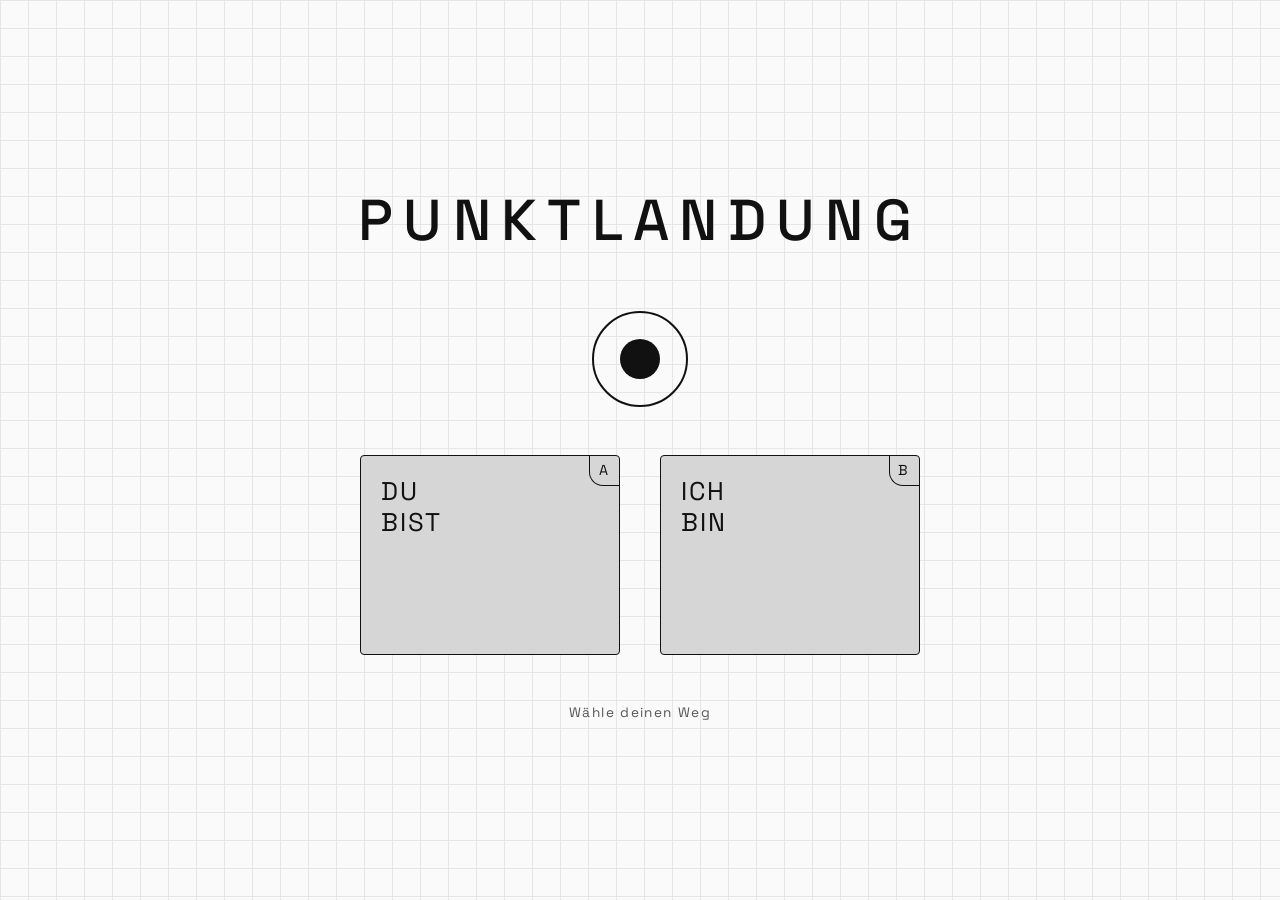
==== index.html @ 1e298969 "Punktlandung: Landingpage mit Punkt-Animation und Unterseiten Startseite mit schrumpfendem Punkt (Pu" ====
<!doctype html>
<html lang="de">
<head>
  <meta charset="utf-8">
  <meta name="viewport" content="width=device-width, initial-scale=1">
  <title>Punktlandung</title>
  <link rel="preconnect" href="https://fonts.googleapis.com">
  <link rel="preconnect" href="https://fonts.gstatic.com" crossorigin>
  <link href="https://fonts.googleapis.com/css2?family=Space+Grotesk:wght@400;500&display=swap" rel="stylesheet">
  <link rel="stylesheet" href="style.css">
</head>
<body>
  <main class="hero">
    <h1>Punktlandung</h1>
    <button class="target" type="button" aria-label="Animation überspringen">
      <span class="dot" aria-hidden="true"></span>
    </button>
    <nav class="choice" aria-label="Auswahl">
      <div class="tiles two">
        <a class="tile big" href="du-bist.html">Du<br>bist<span class="corner">A</span></a>
        <a class="tile big" href="ich-bin.html">Ich<br>bin<span class="corner">B</span></a>
      </div>
    </nav>
    <p class="hint">Wähle deinen Weg</p>
  </main>
  <script src="script.js"></script>
</body>
</html>
---- style.css ----
:root {
  --paper: #fafafa;
  --grid: #e6e6e6;
  --card: #e5e5e5;
  --card-inner: #d6d6d6;
  --ink: #111;
  --muted: #555;
  --accent: #d62828;
  --radius: 4px;
  --ease-out: cubic-bezier(0.22, 1, 0.36, 1);
}

* { box-sizing: border-box; }

html { -webkit-text-size-adjust: 100%; }

body {
  margin: 0;
  min-height: 100vh;
  font-family: "Space Grotesk", system-ui, sans-serif;
  color: var(--ink);
  background-color: var(--paper);
  background-image:
    linear-gradient(var(--grid) 1px, transparent 1px),
    linear-gradient(90deg, var(--grid) 1px, transparent 1px);
  background-size: 28px 28px;
  line-height: 1.5;
}

a { color: inherit; }

:focus-visible { outline: 3px solid var(--ink); outline-offset: 4px; }

.page {
  max-width: 960px;
  margin: 0 auto;
  padding: 24px 16px 64px;
}

.back {
  display: inline-block;
  margin-bottom: 20px;
  font-size: .95rem;
  text-decoration: none;
  letter-spacing: .05em;
}
.back:hover { text-decoration: underline; }

.panel {
  background: var(--card);
  border: 1.5px solid var(--ink);
  border-radius: var(--radius);
  padding: clamp(20px, 4vw, 40px);
}

h1, h2 {
  font-weight: 500;
  text-transform: uppercase;
  letter-spacing: .18em;
  margin: 0 0 24px;
}
h1 { font-size: clamp(1.6rem, 5vw, 2.6rem); }

.breadcrumb {
  margin-top: 32px;
  font-size: .85rem;
  color: var(--muted);
}
.breadcrumb a { text-decoration: none; }
.breadcrumb a:hover { text-decoration: underline; }

/* ---------- Kacheln ---------- */
.tiles {
  display: grid;
  gap: 16px;
  grid-template-columns: 1fr;
}
@media (min-width: 640px) {
  .tiles { grid-template-columns: repeat(3, 1fr); }
  .tiles.two { grid-template-columns: repeat(2, minmax(0, 260px)); justify-content: center; gap: 40px; }
}

.tile {
  position: relative;
  display: block;
  min-height: 140px;
  padding: 20px;
  background: var(--card-inner);
  border: 1.5px solid var(--ink);
  border-radius: var(--radius);
  text-decoration: none;
  font-size: 1.35rem;
  line-height: 1.2;
  transition: transform .25s var(--ease-out), box-shadow .25s var(--ease-out);
}
.tile:hover, .tile:focus-visible {
  transform: translateY(-4px);
  box-shadow: 0 10px 24px rgba(0,0,0,.15);
}
.tile p {
  margin: 12px 0 0;
  font-size: .95rem;
  line-height: 1.4;
  color: var(--muted);
}
.tile .corner {
  position: absolute;
  top: 0; right: 0;
  width: 30px; height: 30px;
  display: grid; place-items: center;
  font-size: .9rem;
  border-left: 1.5px solid var(--ink);
  border-bottom: 1.5px solid var(--ink);
  border-bottom-left-radius: 14px;
}
.tile.big { min-height: 140px; font-size: 1.6rem; text-transform: uppercase; letter-spacing: .08em; }

/* ---------- Listen ---------- */
.list { list-style: none; margin: 0; padding: 0; }
.list li {
  position: relative;
  padding: 10px 0 10px 24px;
  border-bottom: 1px dashed #bbb;
}
.list li:last-child { border-bottom: 0; }
.list li::before {
  content: "";
  position: absolute; left: 4px; top: 1.15em;
  width: 7px; height: 7px; border-radius: 50%;
  background: var(--ink);
}

/* ---------- Akkordeon (Ich bin) ---------- */
details.tile { cursor: pointer; }
details.tile summary { list-style: none; }
details.tile summary::-webkit-details-marker { display: none; }
details.tile summary::after { content: " +"; color: var(--muted); }
details.tile[open] summary::after { content: " –"; }
details.tile:hover { transform: none; }

/* ---------- Startseite / Punktlandung ---------- */
.hero {
  min-height: 100vh;
  min-height: 100svh;
  display: flex;
  flex-direction: column;
  align-items: center;
  justify-content: center;
  gap: 48px;
  padding: 24px 16px;
  overflow: hidden;
}
.hero h1 {
  margin: 0;
  text-align: center;
  font-size: clamp(1.8rem, 7vw, 3.6rem);
  position: relative;
  z-index: 2;
  opacity: 0;
  animation: fadeIn .8s ease 2.6s forwards;
}

.target {
  position: relative;
  width: 96px; height: 96px;
  border: 2px solid var(--ink);
  border-radius: 50%;
  background: transparent;
  cursor: pointer;
  padding: 0;
}
.target::after {            /* Pulswelle */
  content: "";
  position: absolute; inset: -2px;
  border: 2px solid var(--ink);
  border-radius: 50%;
  opacity: 0;
}
.dot {
  position: absolute;
  left: 50%; top: 50%;
  width: 40px; height: 40px;
  margin: -20px 0 0 -20px;
  border-radius: 50%;
  background: var(--ink);
  transform: scale(var(--start-scale, 60));
  animation: land 2.8s var(--ease-out) .2s forwards;
  z-index: 3;
}
.landed .target::after { animation: pulse .9s ease-out; }

@keyframes land {
  0%   { transform: scale(var(--start-scale, 60)); }
  85%  { transform: scale(1); }
  91%  { transform: scale(.82); }
  96%  { transform: scale(1.06); }
  100% { transform: scale(1); }
}
@keyframes pulse {
  0%   { transform: scale(1);   opacity: .7; }
  100% { transform: scale(2.4); opacity: 0; }
}
@keyframes fadeIn { to { opacity: 1; } }
@keyframes rise {
  from { opacity: 0; transform: translateY(24px); }
  to   { opacity: 1; transform: translateY(0); }
}

.choice {
  width: 100%;
  max-width: 640px;
  opacity: 0;
  visibility: hidden;
}
.landed .choice { visibility: visible; animation: rise .8s var(--ease-out) .3s forwards; }

.hint {
  font-size: .85rem;
  color: var(--muted);
  letter-spacing: .1em;
  margin: 0;
  opacity: 0;
}
.landed .hint { animation: fadeIn .6s ease 1s forwards; }

@media (prefers-reduced-motion: reduce) {
  *, *::before, *::after { animation: none !important; transition: none !important; }
  .dot { transform: scale(1); }
  .hero h1, .choice, .hint { opacity: 1; visibility: visible; }
}

/* Seitenwechsel */
@view-transition { navigation: auto; }
@media (min-width: 640px) { .tile.big { min-height: 200px; } }
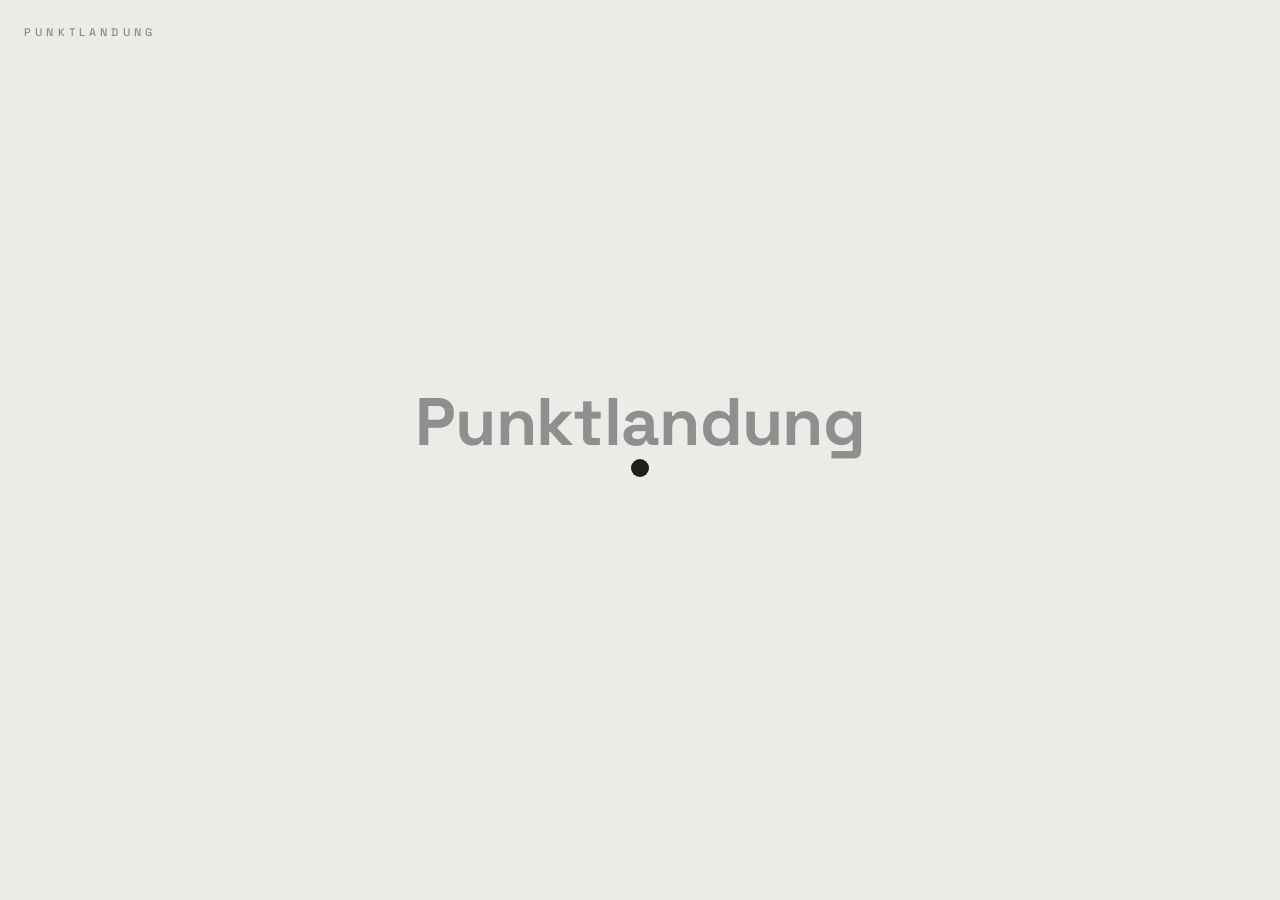
==== commit 0d7c7fb2: "Neues Design nach Video-Vorlage: Linie mit Pillen-Buttons, Spinnennetz, Serifen-Titel - Startseite: " ====
--- a/index.html
+++ b/index.html
@@ -6,22 +6,20 @@
   <title>Punktlandung</title>
   <link rel="preconnect" href="https://fonts.googleapis.com">
   <link rel="preconnect" href="https://fonts.gstatic.com" crossorigin>
-  <link href="https://fonts.googleapis.com/css2?family=Space+Grotesk:wght@400;500&display=swap" rel="stylesheet">
+  <link href="https://fonts.googleapis.com/css2?family=Cormorant+Garamond:wght@400;500&family=Space+Grotesk:wght@400;500;700&display=swap" rel="stylesheet">
   <link rel="stylesheet" href="style.css">
 </head>
 <body>
-  <main class="hero">
-    <h1>Punktlandung</h1>
-    <button class="target" type="button" aria-label="Animation überspringen">
-      <span class="dot" aria-hidden="true"></span>
-    </button>
-    <nav class="choice" aria-label="Auswahl">
-      <div class="tiles two">
-        <a class="tile big" href="du-bist.html">Du<br>bist<span class="corner">A</span></a>
-        <a class="tile big" href="ich-bin.html">Ich<br>bin<span class="corner">B</span></a>
-      </div>
-    </nav>
-    <p class="hint">Wähle deinen Weg</p>
+  <main class="intro">
+    <span class="label corner">Punktlandung</span>
+    <svg class="web" viewBox="-1200 -1200 2400 2400" aria-hidden="true"></svg>
+    <div class="stage">
+      <h1 class="intro-title">Punktlandung</h1>
+      <span class="axis" aria-hidden="true"></span>
+      <span class="dot" role="button" aria-label="Animation überspringen"></span>
+      <a class="choice left pill" href="ich-bin.html">Ich bin</a>
+      <a class="choice right pill" href="du-bist.html">Du bist</a>
+    </div>
   </main>
   <script src="script.js"></script>
 </body>
--- a/style.css
+++ b/style.css
@@ -1,234 +1,239 @@
 :root {
-  --paper: #fafafa;
-  --grid: #e6e6e6;
-  --card: #e5e5e5;
-  --card-inner: #d6d6d6;
-  --ink: #111;
-  --muted: #555;
-  --accent: #d62828;
-  --radius: 4px;
+  --bg: #ecebe8;
+  --ink: #1f1f1f;
+  --text: #3a3a3a;
+  --muted: #8d8b87;
+  --title-grey: #8f8f8f;
+  --tile: #c9c6c1;
+  --tile-light: #d9d7d3;
+  --bar: #cfccc7;
+  --line: #222;
+  --web: #9a9893;
   --ease-out: cubic-bezier(0.22, 1, 0.36, 1);
+  --sans: "Space Grotesk", system-ui, sans-serif;
+  --serif: "Cormorant Garamond", Georgia, serif;
 }
 
 * { box-sizing: border-box; }
-
 html { -webkit-text-size-adjust: 100%; }
 
 body {
   margin: 0;
   min-height: 100vh;
-  font-family: "Space Grotesk", system-ui, sans-serif;
-  color: var(--ink);
-  background-color: var(--paper);
-  background-image:
-    linear-gradient(var(--grid) 1px, transparent 1px),
-    linear-gradient(90deg, var(--grid) 1px, transparent 1px);
-  background-size: 28px 28px;
+  font-family: var(--sans);
+  color: var(--text);
+  background: var(--bg);
   line-height: 1.5;
-}
-
-a { color: inherit; }
-
-:focus-visible { outline: 3px solid var(--ink); outline-offset: 4px; }
-
-.page {
-  max-width: 960px;
-  margin: 0 auto;
-  padding: 24px 16px 64px;
-}
-
-.back {
+  overflow-x: hidden;
+}
+
+a { color: inherit; text-decoration: none; }
+:focus-visible { outline: 2px solid var(--ink); outline-offset: 4px; }
+
+/* Kleines gesperrtes Label (wie „LOC-IN“) */
+.label {
+  font-family: var(--sans);
+  font-size: 11px;
+  font-weight: 500;
+  letter-spacing: .38em;
+  text-transform: uppercase;
+  color: var(--muted);
+}
+.label.corner { position: fixed; top: 24px; left: 24px; z-index: 5; }
+
+/* Dunkle Pillen-Buttons */
+.pill {
   display: inline-block;
-  margin-bottom: 20px;
-  font-size: .95rem;
-  text-decoration: none;
-  letter-spacing: .05em;
-}
-.back:hover { text-decoration: underline; }
-
-.panel {
-  background: var(--card);
-  border: 1.5px solid var(--ink);
-  border-radius: var(--radius);
-  padding: clamp(20px, 4vw, 40px);
-}
-
-h1, h2 {
+  padding: 8px 18px;
+  border-radius: 999px;
+  background: var(--ink);
+  color: #fff;
+  font-size: 13px;
   font-weight: 500;
-  text-transform: uppercase;
-  letter-spacing: .18em;
-  margin: 0 0 24px;
-}
-h1 { font-size: clamp(1.6rem, 5vw, 2.6rem); }
-
-.breadcrumb {
-  margin-top: 32px;
-  font-size: .85rem;
-  color: var(--muted);
-}
-.breadcrumb a { text-decoration: none; }
-.breadcrumb a:hover { text-decoration: underline; }
-
-/* ---------- Kacheln ---------- */
-.tiles {
-  display: grid;
-  gap: 16px;
-  grid-template-columns: 1fr;
-}
-@media (min-width: 640px) {
-  .tiles { grid-template-columns: repeat(3, 1fr); }
-  .tiles.two { grid-template-columns: repeat(2, minmax(0, 260px)); justify-content: center; gap: 40px; }
-}
-
-.tile {
-  position: relative;
-  display: block;
-  min-height: 140px;
-  padding: 20px;
-  background: var(--card-inner);
-  border: 1.5px solid var(--ink);
-  border-radius: var(--radius);
-  text-decoration: none;
-  font-size: 1.35rem;
-  line-height: 1.2;
-  transition: transform .25s var(--ease-out), box-shadow .25s var(--ease-out);
-}
-.tile:hover, .tile:focus-visible {
-  transform: translateY(-4px);
-  box-shadow: 0 10px 24px rgba(0,0,0,.15);
-}
-.tile p {
-  margin: 12px 0 0;
-  font-size: .95rem;
-  line-height: 1.4;
-  color: var(--muted);
-}
-.tile .corner {
+  white-space: nowrap;
+  box-shadow: 0 2px 8px rgba(0,0,0,.18);
+  transition: transform .25s var(--ease-out), background .25s;
+}
+.pill:hover, .pill:focus-visible { transform: scale(1.06); background: #000; }
+
+/* Heller Zurück-Button */
+.pill-outline {
+  display: inline-block;
+  padding: 9px 20px;
+  border-radius: 999px;
+  border: 1px solid #d0cec9;
+  background: rgba(255,255,255,.35);
+  color: var(--text);
+  font-size: 13px;
+  transition: background .25s, border-color .25s;
+}
+.pill-outline:hover, .pill-outline:focus-visible { background: #fff; border-color: #bbb; }
+
+/* ================= Startseite ================= */
+.intro { position: relative; height: 100vh; height: 100svh; overflow: hidden; overflow: clip; }
+
+.stage { position: absolute; left: 50%; top: 52%; width: 0; height: 0; }
+
+.intro-title {
   position: absolute;
-  top: 0; right: 0;
-  width: 30px; height: 30px;
-  display: grid; place-items: center;
-  font-size: .9rem;
-  border-left: 1.5px solid var(--ink);
-  border-bottom: 1.5px solid var(--ink);
-  border-bottom-left-radius: 14px;
-}
-.tile.big { min-height: 140px; font-size: 1.6rem; text-transform: uppercase; letter-spacing: .08em; }
-
-/* ---------- Listen ---------- */
-.list { list-style: none; margin: 0; padding: 0; }
-.list li {
-  position: relative;
-  padding: 10px 0 10px 24px;
-  border-bottom: 1px dashed #bbb;
-}
-.list li:last-child { border-bottom: 0; }
-.list li::before {
-  content: "";
-  position: absolute; left: 4px; top: 1.15em;
-  width: 7px; height: 7px; border-radius: 50%;
-  background: var(--ink);
-}
-
-/* ---------- Akkordeon (Ich bin) ---------- */
-details.tile { cursor: pointer; }
-details.tile summary { list-style: none; }
-details.tile summary::-webkit-details-marker { display: none; }
-details.tile summary::after { content: " +"; color: var(--muted); }
-details.tile[open] summary::after { content: " –"; }
-details.tile:hover { transform: none; }
-
-/* ---------- Startseite / Punktlandung ---------- */
-.hero {
-  min-height: 100vh;
-  min-height: 100svh;
-  display: flex;
-  flex-direction: column;
-  align-items: center;
-  justify-content: center;
-  gap: 48px;
-  padding: 24px 16px;
-  overflow: hidden;
-}
-.hero h1 {
+  left: 0; top: -96px;
+  transform: translateX(-50%);
   margin: 0;
-  text-align: center;
-  font-size: clamp(1.8rem, 7vw, 3.6rem);
-  position: relative;
-  z-index: 2;
+  font-family: var(--sans);
+  font-weight: 700;
+  font-size: clamp(2.4rem, 9vw, 4.2rem);
+  letter-spacing: -.01em;
+  color: var(--title-grey);
+  white-space: nowrap;
   opacity: 0;
-  animation: fadeIn .8s ease 2.6s forwards;
-}
-
-.target {
-  position: relative;
-  width: 96px; height: 96px;
-  border: 2px solid var(--ink);
-  border-radius: 50%;
-  background: transparent;
-  cursor: pointer;
-  padding: 0;
-}
-.target::after {            /* Pulswelle */
-  content: "";
-  position: absolute; inset: -2px;
-  border: 2px solid var(--ink);
-  border-radius: 50%;
-  opacity: 0;
-}
+  animation: fadeIn 1s ease 2.4s forwards;
+  transition: opacity .6s ease, transform .8s var(--ease-out);
+}
+.opened .intro-title { opacity: 0 !important; transform: translate(-50%, -16px); animation: none; }
+
 .dot {
   position: absolute;
-  left: 50%; top: 50%;
-  width: 40px; height: 40px;
-  margin: -20px 0 0 -20px;
+  left: -9px; top: -9px;
+  width: 18px; height: 18px;
   border-radius: 50%;
   background: var(--ink);
-  transform: scale(var(--start-scale, 60));
+  transform: scale(var(--start-scale, 120));
   animation: land 2.8s var(--ease-out) .2s forwards;
   z-index: 3;
 }
-.landed .target::after { animation: pulse .9s ease-out; }
+.dot::after {               /* Pulswelle bei der Landung */
+  content: ""; position: absolute; inset: 0;
+  border-radius: 50%; border: 1.5px solid var(--ink); opacity: 0;
+}
+.landed .dot::after { animation: pulse 1s ease-out; }
 
 @keyframes land {
-  0%   { transform: scale(var(--start-scale, 60)); }
+  0%   { transform: scale(var(--start-scale, 120)); }
   85%  { transform: scale(1); }
-  91%  { transform: scale(.82); }
-  96%  { transform: scale(1.06); }
+  91%  { transform: scale(.75); }
+  96%  { transform: scale(1.1); }
   100% { transform: scale(1); }
 }
 @keyframes pulse {
-  0%   { transform: scale(1);   opacity: .7; }
-  100% { transform: scale(2.4); opacity: 0; }
+  0%   { transform: scale(1); opacity: .6; }
+  100% { transform: scale(5); opacity: 0; }
 }
 @keyframes fadeIn { to { opacity: 1; } }
+
+/* Waagerechte Linie */
+.axis {
+  position: absolute;
+  left: -50vw; top: -0.75px;
+  width: 100vw; height: 1.5px;
+  background: var(--line);
+  transform: scaleX(0);
+  transition: transform 1s var(--ease-out);
+  z-index: 1;
+}
+.opened .axis { transform: scaleX(1); }
+
+.choice { position: absolute; top: 0; z-index: 4; opacity: 0; pointer-events: none;
+  transition: opacity .6s ease .5s, transform .8s var(--ease-out) .5s; }
+.choice.left  { left: calc(-1 * min(34vw, 300px)); transform: translate(-50%, -50%) translateX(20px); }
+.choice.right { left: min(34vw, 300px);            transform: translate(-50%, -50%) translateX(-20px); }
+.opened .choice { opacity: 1; pointer-events: auto; transform: translate(-50%, -50%); }
+
+/* Spinnennetz */
+.web {
+  position: absolute; left: 50%; top: 52%;
+  width: 2400px; height: 2400px;
+  margin: -1200px 0 0 -1200px;
+  pointer-events: none;
+  z-index: 0;
+}
+.web path {
+  fill: none; stroke: var(--web); stroke-width: 1;
+  stroke-dasharray: 1; stroke-dashoffset: 1;
+  transition: stroke-dashoffset .9s var(--ease-out);
+}
+.web .ring { transition-delay: .25s; }
+.web.peek .spoke { stroke-dashoffset: .82; }
+.web.full path { stroke-dashoffset: 0; }
+
+.leaving .choice, .leaving .axis { opacity: .5; transition: opacity .4s; }
+
+/* ================= Unterseiten ================= */
+.sub {
+  max-width: 560px;
+  margin: 0 auto;
+  padding: clamp(80px, 16vh, 160px) 16px 64px;
+  text-align: center;
+  animation: rise .9s var(--ease-out) both;
+}
+.sub h1 {
+  margin: 10px 0 18px;
+  font-family: var(--serif);
+  font-weight: 400;
+  font-size: clamp(2.6rem, 10vw, 3.4rem);
+  line-height: 1.1;
+  color: #4a4a4a;
+}
+.lead { margin: 0 0 18px; font-size: 1.05rem; color: var(--text); }
+
+.segmented {
+  display: grid;
+  grid-template-columns: repeat(var(--cols, 2), 1fr);
+  gap: 10px;
+  margin-bottom: 32px;
+}
+.segmented button {
+  min-height: 78px;
+  padding: 12px 8px;
+  border: 0;
+  border-radius: 16px;
+  background: linear-gradient(135deg, var(--tile-light), var(--tile));
+  color: var(--text);
+  font: 500 clamp(.85rem, 3.6vw, 1.05rem)/1.25 var(--sans);
+  cursor: pointer;
+  box-shadow: 0 1px 2px rgba(0,0,0,.06);
+  transition: background .3s, color .3s, transform .2s var(--ease-out);
+}
+.segmented button:hover { transform: translateY(-2px); }
+.segmented button[aria-selected="true"] { background: var(--ink); color: #fff; }
+
+.tabpanel[hidden] { display: none; }
+.tabpanel .label { display: block; margin-bottom: 14px; }
+
+.bars { list-style: none; margin: 0 0 32px; padding: 0; text-align: left; }
+.bars li {
+  margin-bottom: 10px;
+  padding: 16px 20px;
+  border-radius: 14px;
+  background: linear-gradient(90deg, var(--bar), var(--tile-light));
+  font-size: 1rem;
+  color: var(--text);
+  opacity: 0;
+  animation: rise .6s var(--ease-out) forwards;
+}
+.bars li:nth-child(2) { animation-delay: .08s; }
+.bars li:nth-child(3) { animation-delay: .16s; }
+.bars li:nth-child(4) { animation-delay: .24s; }
+
+.card {
+  margin: 0 0 32px;
+  padding: 20px 22px;
+  border-radius: 16px;
+  background: linear-gradient(135deg, var(--tile), var(--tile-light));
+  text-align: left;
+  animation: rise .6s var(--ease-out) both;
+}
+.card h2 { margin: 0 0 6px; font: 500 1.1rem var(--sans); color: var(--text); }
+.card p { margin: 0; color: var(--muted); font-size: .95rem; }
+
 @keyframes rise {
-  from { opacity: 0; transform: translateY(24px); }
+  from { opacity: 0; transform: translateY(14px); }
   to   { opacity: 1; transform: translateY(0); }
 }
-
-.choice {
-  width: 100%;
-  max-width: 640px;
-  opacity: 0;
-  visibility: hidden;
-}
-.landed .choice { visibility: visible; animation: rise .8s var(--ease-out) .3s forwards; }
-
-.hint {
-  font-size: .85rem;
-  color: var(--muted);
-  letter-spacing: .1em;
-  margin: 0;
-  opacity: 0;
-}
-.landed .hint { animation: fadeIn .6s ease 1s forwards; }
 
 @media (prefers-reduced-motion: reduce) {
   *, *::before, *::after { animation: none !important; transition: none !important; }
   .dot { transform: scale(1); }
-  .hero h1, .choice, .hint { opacity: 1; visibility: visible; }
-}
-
-/* Seitenwechsel */
+  .bars li { opacity: 1; }
+}
+
 @view-transition { navigation: auto; }
-@media (min-width: 640px) { .tile.big { min-height: 200px; } }
